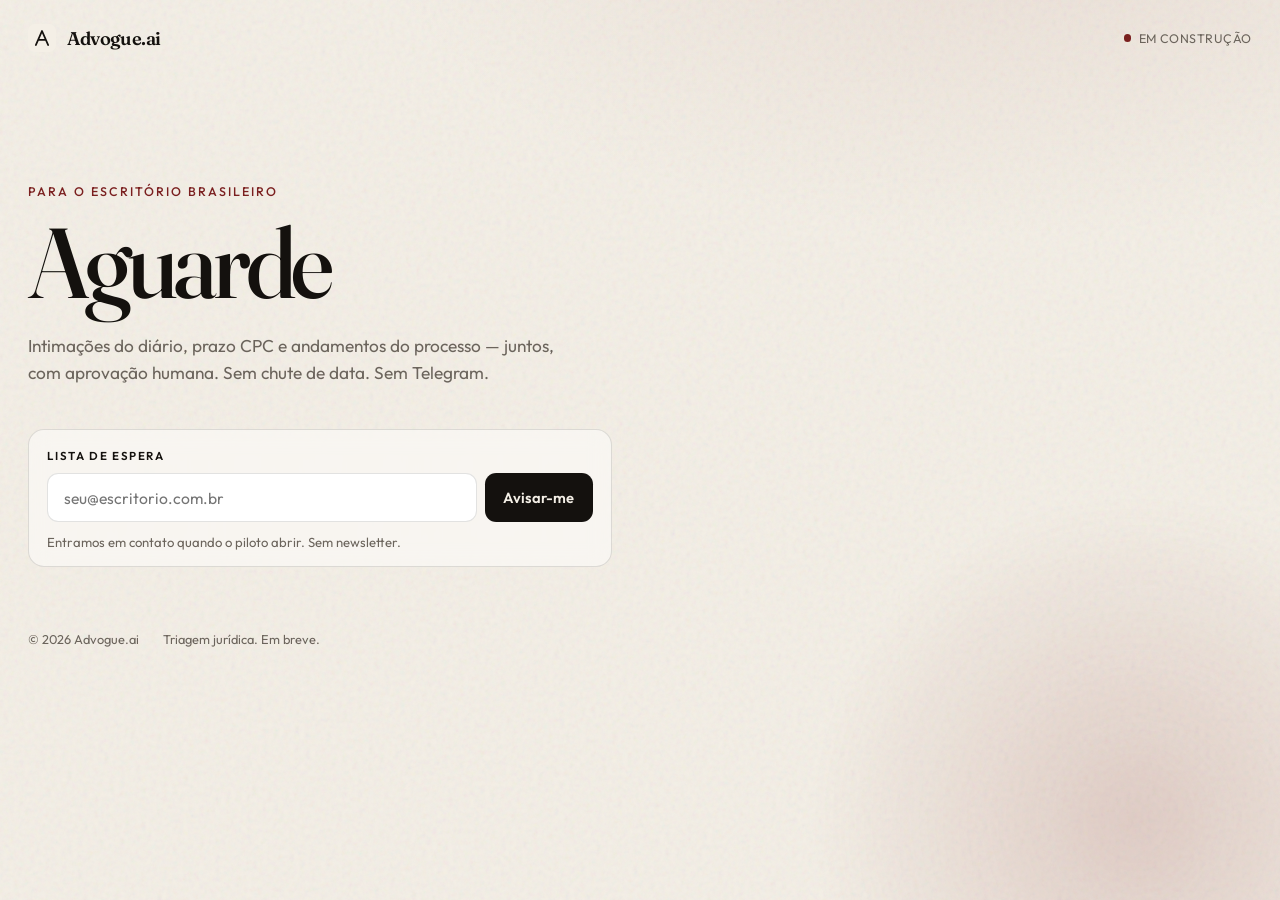
==== index.html @ 3a911832 "Landing Advogue.ai: aguarde e lista de espera. Co-authored-by: Cursor <cursoragent@cursor.com>" ====
<!doctype html>
<html lang="pt-BR">
  <head>
    <meta charset="UTF-8" />
    <meta name="viewport" content="width=device-width, initial-scale=1.0" />
    <title>Advogue.ai — Aguarde</title>
    <meta
      name="description"
      content="Advogue.ai: triagem de publicações, prazos e andamentos para o escritório. Em breve."
    />
    <meta name="theme-color" content="#14110e" />
    <link rel="icon" href="favicon.svg" type="image/svg+xml" />
    <link rel="canonical" href="https://advogue.ai/" />
    <meta property="og:title" content="Advogue.ai" />
    <meta property="og:description" content="Aguarde. Em breve, para o escritório." />
    <meta property="og:type" content="website" />
    <meta property="og:url" content="https://advogue.ai/" />
    <link rel="preconnect" href="https://fonts.googleapis.com" />
    <link rel="preconnect" href="https://fonts.gstatic.com" crossorigin />
    <link
      href="https://fonts.googleapis.com/css2?family=Fraunces:opsz,wght@9..144,500;9..144,600&family=Outfit:wght@400;500;600&display=swap"
      rel="stylesheet"
    />
    <link rel="stylesheet" href="styles.css" />
  </head>
  <body>
    <div class="grain" aria-hidden="true"></div>
    <div class="orb" aria-hidden="true"></div>

    <header class="top">
      <a class="mark" href="/" aria-label="Advogue.ai">
        <svg viewBox="0 0 32 32" width="28" height="28" aria-hidden="true">
          <rect width="32" height="32" rx="8" fill="#f4efe6" />
          <path
            d="M9 24 L16 8 L23 24 M11.6 18.2 H20.4"
            fill="none"
            stroke="#14110e"
            stroke-width="2.1"
            stroke-linecap="round"
            stroke-linejoin="round"
          />
        </svg>
        <span>Advogue.ai</span>
      </a>
      <p class="status">
        <span class="dot"></span>
        Em construção
      </p>
    </header>

    <main>
      <p class="eyebrow">Para o escritório brasileiro</p>
      <h1>Aguarde<span class="ellipsis" aria-hidden="true"></span></h1>
      <p class="lede">
        Intimações do diário, prazo CPC e andamentos do processo — juntos, com
        aprovação humana. Sem chute de data. Sem Telegram.
      </p>

      <form id="waitlist" class="waitlist" novalidate>
        <label for="email">Lista de espera</label>
        <div class="row">
          <input
            id="email"
            name="email"
            type="email"
            autocomplete="email"
            inputmode="email"
            required
            placeholder="seu@escritorio.com.br"
          />
          <button type="submit" id="submit">Avisar-me</button>
        </div>
        <p class="hint" id="hint">
          Entramos em contato quando o piloto abrir. Sem newsletter.
        </p>
      </form>
    </main>

    <footer>
      <p>© <span id="year"></span> Advogue.ai</p>
      <p>Triagem jurídica. Em breve.</p>
    </footer>

    <script src="config.js"></script>
    <script src="app.js"></script>
  </body>
</html>
---- styles.css ----
:root {
  --ink: #14110e;
  --paper: #f4efe6;
  --muted: #6b645c;
  --line: rgba(20, 17, 14, 0.12);
  --accent: #7a1f1f;
  --accent-hover: #5e1616;
}

* {
  box-sizing: border-box;
}

html,
body {
  margin: 0;
  min-height: 100%;
}

body {
  color: var(--ink);
  background:
    radial-gradient(1200px 600px at 80% -10%, rgba(122, 31, 31, 0.08), transparent 55%),
    var(--paper);
  font-family: Outfit, system-ui, sans-serif;
  overflow-x: hidden;
}

.grain {
  pointer-events: none;
  position: fixed;
  inset: 0;
  opacity: 0.18;
  background-image: url("data:image/svg+xml,%3Csvg viewBox='0 0 200 200' xmlns='http://www.w3.org/2000/svg'%3E%3Cfilter id='n'%3E%3CfeTurbulence type='fractalNoise' baseFrequency='.85' numOctaves='4' stitchTiles='stitch'/%3E%3C/filter%3E%3Crect width='100%25' height='100%25' filter='url(%23n)' opacity='.55'/%3E%3C/svg%3E");
  z-index: 0;
}

.orb {
  pointer-events: none;
  position: fixed;
  width: 42rem;
  height: 42rem;
  right: -12rem;
  bottom: -16rem;
  border-radius: 50%;
  background: radial-gradient(circle, rgba(122, 31, 31, 0.16), transparent 68%);
  filter: blur(8px);
  z-index: 0;
}

.top,
main,
footer {
  position: relative;
  z-index: 1;
}

.top {
  display: flex;
  align-items: center;
  justify-content: space-between;
  padding: 1.5rem 1.75rem;
}

.mark {
  display: inline-flex;
  align-items: center;
  gap: 0.7rem;
  color: inherit;
  text-decoration: none;
  font-family: Fraunces, Georgia, serif;
  font-size: 1.15rem;
  font-weight: 600;
  letter-spacing: -0.03em;
}

.status {
  display: inline-flex;
  align-items: center;
  gap: 0.45rem;
  margin: 0;
  font-size: 0.78rem;
  letter-spacing: 0.04em;
  text-transform: uppercase;
  color: var(--muted);
}

.dot {
  width: 0.45rem;
  height: 0.45rem;
  border-radius: 50%;
  background: var(--accent);
  box-shadow: 0 0 0 0 rgba(122, 31, 31, 0.55);
  animation: pulse 2.2s ease-out infinite;
}

@keyframes pulse {
  0% {
    box-shadow: 0 0 0 0 rgba(122, 31, 31, 0.45);
  }
  70% {
    box-shadow: 0 0 0 0.55rem rgba(122, 31, 31, 0);
  }
  100% {
    box-shadow: 0 0 0 0 rgba(122, 31, 31, 0);
  }
}

main {
  max-width: 40rem;
  padding: 12vh 1.75rem 4rem;
}

.eyebrow {
  margin: 0 0 1rem;
  font-size: 0.78rem;
  font-weight: 500;
  letter-spacing: 0.16em;
  text-transform: uppercase;
  color: var(--accent);
}

h1 {
  margin: 0;
  font-family: Fraunces, Georgia, serif;
  font-size: clamp(3.4rem, 9vw, 6.2rem);
  font-weight: 500;
  letter-spacing: -0.05em;
  line-height: 0.95;
}

.ellipsis::after {
  content: "";
  animation: dots 1.6s steps(4, end) infinite;
}

@keyframes dots {
  0% {
    content: "";
  }
  25% {
    content: ".";
  }
  50% {
    content: "..";
  }
  75% {
    content: "...";
  }
}

.lede {
  max-width: 34rem;
  margin: 1.4rem 0 0;
  font-size: 1.08rem;
  line-height: 1.6;
  color: var(--muted);
}

.waitlist {
  margin-top: 2.6rem;
  padding: 1.15rem 1.15rem 1rem;
  border: 1px solid var(--line);
  border-radius: 1rem;
  background: rgba(255, 255, 255, 0.48);
  backdrop-filter: blur(10px);
}

.waitlist label {
  display: block;
  margin-bottom: 0.65rem;
  font-size: 0.72rem;
  font-weight: 600;
  letter-spacing: 0.14em;
  text-transform: uppercase;
  color: var(--ink);
}

.row {
  display: flex;
  gap: 0.5rem;
}

input[type="email"] {
  flex: 1;
  min-width: 0;
  border: 1px solid var(--line);
  border-radius: 0.7rem;
  background: #fff;
  color: var(--ink);
  font: inherit;
  font-size: 0.98rem;
  padding: 0.85rem 0.95rem;
  outline: none;
}

input[type="email"]:focus {
  border-color: var(--ink);
}

button {
  border: 0;
  border-radius: 0.7rem;
  background: var(--ink);
  color: var(--paper);
  font: inherit;
  font-size: 0.92rem;
  font-weight: 600;
  padding: 0.85rem 1.15rem;
  cursor: pointer;
  white-space: nowrap;
}

button:hover {
  background: #000;
}

button:disabled {
  cursor: wait;
  opacity: 0.7;
}

.hint {
  margin: 0.75rem 0 0;
  font-size: 0.82rem;
  color: var(--muted);
}

.hint.ok {
  color: #215c38;
}

.hint.err {
  color: var(--accent);
}

footer {
  display: flex;
  flex-wrap: wrap;
  gap: 0.75rem 1.5rem;
  padding: 0 1.75rem 2rem;
  color: var(--muted);
  font-size: 0.8rem;
}

footer p {
  margin: 0;
}

@media (max-width: 640px) {
  .row {
    flex-direction: column;
  }

  button {
    width: 100%;
  }

  main {
    padding-top: 8vh;
  }
}
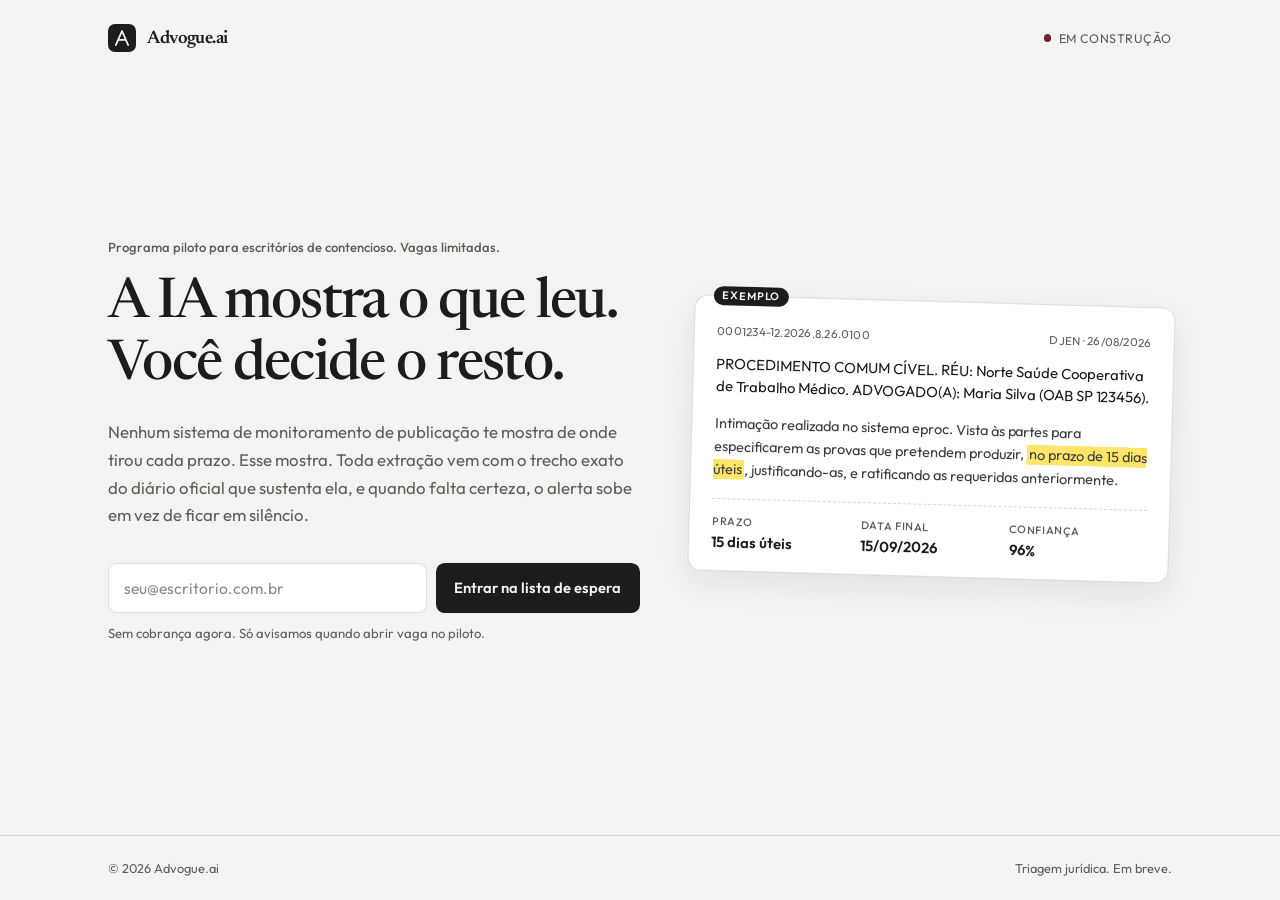
==== commit 7915505d: "Publish the waitlist landing with a generic demo case and Cloudflare D1. Keep the example card free " ====
--- a/index.html
+++ b/index.html
@@ -8,33 +8,30 @@
       name="description"
       content="Advogue.ai: triagem de publicações, prazos e andamentos para o escritório. Em breve."
     />
-    <meta name="theme-color" content="#14110e" />
+    <meta name="theme-color" content="#f3f4f1" />
     <link rel="icon" href="favicon.svg" type="image/svg+xml" />
     <link rel="canonical" href="https://advogue.ai/" />
     <meta property="og:title" content="Advogue.ai" />
-    <meta property="og:description" content="Aguarde. Em breve, para o escritório." />
+    <meta property="og:description" content="A IA mostra o que leu. Você decide o resto." />
     <meta property="og:type" content="website" />
     <meta property="og:url" content="https://advogue.ai/" />
     <link rel="preconnect" href="https://fonts.googleapis.com" />
     <link rel="preconnect" href="https://fonts.gstatic.com" crossorigin />
     <link
-      href="https://fonts.googleapis.com/css2?family=Fraunces:opsz,wght@9..144,500;9..144,600&family=Outfit:wght@400;500;600&display=swap"
+      href="https://fonts.googleapis.com/css2?family=Newsreader:opsz,wght@6..72,500;6..72,600&family=Outfit:wght@400;500;600&display=swap"
       rel="stylesheet"
     />
     <link rel="stylesheet" href="styles.css" />
   </head>
   <body>
-    <div class="grain" aria-hidden="true"></div>
-    <div class="orb" aria-hidden="true"></div>
-
     <header class="top">
       <a class="mark" href="/" aria-label="Advogue.ai">
         <svg viewBox="0 0 32 32" width="28" height="28" aria-hidden="true">
-          <rect width="32" height="32" rx="8" fill="#f4efe6" />
+          <rect width="32" height="32" rx="8" fill="#1c1c1b" />
           <path
             d="M9 24 L16 8 L23 24 M11.6 18.2 H20.4"
             fill="none"
-            stroke="#14110e"
+            stroke="#f3f4f1"
             stroke-width="2.1"
             stroke-linecap="round"
             stroke-linejoin="round"
@@ -49,36 +46,76 @@
     </header>
 
     <main>
-      <p class="eyebrow">Para o escritório brasileiro</p>
-      <h1>Aguarde<span class="ellipsis" aria-hidden="true"></span></h1>
-      <p class="lede">
-        Intimações do diário, prazo CPC e andamentos do processo — juntos, com
-        aprovação humana. Sem chute de data. Sem Telegram.
-      </p>
+      <section class="hero">
+        <div class="copy">
+          <p class="eyebrow">Programa piloto para escritórios de contencioso. Vagas limitadas.</p>
+          <h1>A IA mostra o que leu. Você decide o resto.</h1>
+          <p class="lede">
+            Nenhum sistema de monitoramento de publicação te mostra de onde tirou
+            cada prazo. Esse mostra. Toda extração vem com o trecho exato do diário
+            oficial que sustenta ela, e quando falta certeza, o alerta sobe em vez
+            de ficar em silêncio.
+          </p>
 
-      <form id="waitlist" class="waitlist" novalidate>
-        <label for="email">Lista de espera</label>
-        <div class="row">
-          <input
-            id="email"
-            name="email"
-            type="email"
-            autocomplete="email"
-            inputmode="email"
-            required
-            placeholder="seu@escritorio.com.br"
-          />
-          <button type="submit" id="submit">Avisar-me</button>
+          <form id="waitlist" class="waitlist" novalidate>
+            <label class="sr-only" for="email">E-mail do escritório</label>
+            <div class="row">
+              <input
+                id="email"
+                name="email"
+                type="email"
+                autocomplete="email"
+                inputmode="email"
+                required
+                placeholder="seu@escritorio.com.br"
+              />
+              <button type="submit" id="submit">Entrar na lista de espera</button>
+            </div>
+            <p class="hint" id="hint">
+              Sem cobrança agora. Só avisamos quando abrir vaga no piloto.
+            </p>
+          </form>
         </div>
-        <p class="hint" id="hint">
-          Entramos em contato quando o piloto abrir. Sem newsletter.
-        </p>
-      </form>
+
+        <aside class="quadro" aria-label="Exemplo ilustrativo de triagem">
+          <p class="quadro-badge">Exemplo</p>
+          <div class="quadro-top">
+            <span>0001234-12.2026.8.26.0100</span>
+            <span>DJEN · 26/08/2026</span>
+          </div>
+          <p class="quadro-capa">
+            PROCEDIMENTO COMUM CÍVEL. RÉU: Norte Saúde Cooperativa de Trabalho
+            Médico. ADVOGADO(A): Maria Silva (OAB SP 123456).
+          </p>
+          <p class="quadro-trecho">
+            Intimação realizada no sistema eproc. Vista às partes para
+            especificarem as provas que pretendem produzir,
+            <mark>no prazo de 15 dias úteis</mark>, justificando-as, e
+            ratificando as requeridas anteriormente.
+          </p>
+          <dl class="quadro-meta">
+            <div>
+              <dt>Prazo</dt>
+              <dd>15 dias úteis</dd>
+            </div>
+            <div>
+              <dt>Data final</dt>
+              <dd>15/09/2026</dd>
+            </div>
+            <div>
+              <dt>Confiança</dt>
+              <dd>96%</dd>
+            </div>
+          </dl>
+        </aside>
+      </section>
     </main>
 
     <footer>
-      <p>© <span id="year"></span> Advogue.ai</p>
-      <p>Triagem jurídica. Em breve.</p>
+      <div class="footer-inner">
+        <p>© <span id="year"></span> Advogue.ai</p>
+        <p>Triagem jurídica. Em breve.</p>
+      </div>
     </footer>
 
     <script src="config.js"></script>
--- a/styles.css
+++ b/styles.css
@@ -1,10 +1,13 @@
 :root {
-  --ink: #14110e;
-  --paper: #f4efe6;
-  --muted: #6b645c;
-  --line: rgba(20, 17, 14, 0.12);
-  --accent: #7a1f1f;
-  --accent-hover: #5e1616;
+  --bg: #f3f4f1;
+  --ink: #1c1c1b;
+  --muted: #5c5e59;
+  --line: rgba(28, 28, 27, 0.14);
+  --paper: #fff;
+  --paper-ink: #1c1c1b;
+  --paper-muted: #5c5e59;
+  --accent: #6e2430;
+  --highlight: #ffe56a;
 }
 
 * {
@@ -18,34 +21,13 @@
 }
 
 body {
+  min-height: 100dvh;
+  display: flex;
+  flex-direction: column;
   color: var(--ink);
-  background:
-    radial-gradient(1200px 600px at 80% -10%, rgba(122, 31, 31, 0.08), transparent 55%),
-    var(--paper);
+  background: var(--bg);
   font-family: Outfit, system-ui, sans-serif;
   overflow-x: hidden;
-}
-
-.grain {
-  pointer-events: none;
-  position: fixed;
-  inset: 0;
-  opacity: 0.18;
-  background-image: url("data:image/svg+xml,%3Csvg viewBox='0 0 200 200' xmlns='http://www.w3.org/2000/svg'%3E%3Cfilter id='n'%3E%3CfeTurbulence type='fractalNoise' baseFrequency='.85' numOctaves='4' stitchTiles='stitch'/%3E%3C/filter%3E%3Crect width='100%25' height='100%25' filter='url(%23n)' opacity='.55'/%3E%3C/svg%3E");
-  z-index: 0;
-}
-
-.orb {
-  pointer-events: none;
-  position: fixed;
-  width: 42rem;
-  height: 42rem;
-  right: -12rem;
-  bottom: -16rem;
-  border-radius: 50%;
-  background: radial-gradient(circle, rgba(122, 31, 31, 0.16), transparent 68%);
-  filter: blur(8px);
-  z-index: 0;
 }
 
 .top,
@@ -55,10 +37,15 @@
   z-index: 1;
 }
 
-.top {
+.top,
+.footer-inner {
   display: flex;
   align-items: center;
   justify-content: space-between;
+  gap: 0.75rem 1.5rem;
+  flex-wrap: wrap;
+  width: min(1120px, 100%);
+  margin: 0 auto;
   padding: 1.5rem 1.75rem;
 }
 
@@ -68,7 +55,7 @@
   gap: 0.7rem;
   color: inherit;
   text-decoration: none;
-  font-family: Fraunces, Georgia, serif;
+  font-family: Newsreader, Georgia, serif;
   font-size: 1.15rem;
   font-weight: 600;
   letter-spacing: -0.03em;
@@ -90,108 +77,100 @@
   height: 0.45rem;
   border-radius: 50%;
   background: var(--accent);
-  box-shadow: 0 0 0 0 rgba(122, 31, 31, 0.55);
+  box-shadow: 0 0 0 0 rgba(110, 36, 48, 0.45);
   animation: pulse 2.2s ease-out infinite;
 }
 
 @keyframes pulse {
   0% {
-    box-shadow: 0 0 0 0 rgba(122, 31, 31, 0.45);
+    box-shadow: 0 0 0 0 rgba(110, 36, 48, 0.4);
   }
   70% {
-    box-shadow: 0 0 0 0.55rem rgba(122, 31, 31, 0);
+    box-shadow: 0 0 0 0.55rem rgba(110, 36, 48, 0);
   }
   100% {
-    box-shadow: 0 0 0 0 rgba(122, 31, 31, 0);
+    box-shadow: 0 0 0 0 rgba(110, 36, 48, 0);
   }
 }
 
 main {
-  max-width: 40rem;
-  padding: 12vh 1.75rem 4rem;
+  flex: 1 0 auto;
+  display: flex;
+  align-items: center;
+  width: min(1120px, 100%);
+  margin: 0 auto;
+  padding: 1rem 1.75rem 3rem;
+}
+
+.hero {
+  display: grid;
+  grid-template-columns: minmax(0, 1.05fr) minmax(18rem, 0.95fr);
+  gap: 3.2rem;
+  align-items: center;
+  width: 100%;
 }
 
 .eyebrow {
   margin: 0 0 1rem;
-  font-size: 0.78rem;
+  font-size: 0.82rem;
   font-weight: 500;
-  letter-spacing: 0.16em;
-  text-transform: uppercase;
-  color: var(--accent);
+  line-height: 1.45;
+  color: var(--muted);
 }
 
 h1 {
   margin: 0;
-  font-family: Fraunces, Georgia, serif;
-  font-size: clamp(3.4rem, 9vw, 6.2rem);
+  font-family: Newsreader, Georgia, serif;
+  font-size: clamp(2.35rem, 5vw, 3.5rem);
   font-weight: 500;
-  letter-spacing: -0.05em;
-  line-height: 0.95;
-}
-
-.ellipsis::after {
-  content: "";
-  animation: dots 1.6s steps(4, end) infinite;
-}
-
-@keyframes dots {
-  0% {
-    content: "";
-  }
-  25% {
-    content: ".";
-  }
-  50% {
-    content: "..";
-  }
-  75% {
-    content: "...";
-  }
+  letter-spacing: -0.03em;
+  line-height: 1.12;
 }
 
 .lede {
-  max-width: 34rem;
-  margin: 1.4rem 0 0;
-  font-size: 1.08rem;
-  line-height: 1.6;
+  max-width: 36rem;
+  margin: 1.25rem 0 0;
+  font-size: 1.05rem;
+  line-height: 1.65;
   color: var(--muted);
 }
 
 .waitlist {
-  margin-top: 2.6rem;
-  padding: 1.15rem 1.15rem 1rem;
-  border: 1px solid var(--line);
-  border-radius: 1rem;
-  background: rgba(255, 255, 255, 0.48);
-  backdrop-filter: blur(10px);
-}
-
-.waitlist label {
-  display: block;
-  margin-bottom: 0.65rem;
-  font-size: 0.72rem;
-  font-weight: 600;
-  letter-spacing: 0.14em;
-  text-transform: uppercase;
-  color: var(--ink);
+  margin-top: 2.1rem;
+}
+
+.sr-only {
+  position: absolute;
+  width: 1px;
+  height: 1px;
+  padding: 0;
+  margin: -1px;
+  overflow: hidden;
+  clip: rect(0, 0, 0, 0);
+  white-space: nowrap;
+  border: 0;
 }
 
 .row {
   display: flex;
-  gap: 0.5rem;
+  gap: 0.55rem;
 }
 
 input[type="email"] {
   flex: 1;
   min-width: 0;
   border: 1px solid var(--line);
-  border-radius: 0.7rem;
+  border-radius: 0.55rem;
   background: #fff;
   color: var(--ink);
   font: inherit;
   font-size: 0.98rem;
-  padding: 0.85rem 0.95rem;
+  padding: 0.9rem 0.95rem;
   outline: none;
+}
+
+input[type="email"]::placeholder {
+  color: #8a8c86;
 }
 
 input[type="email"]:focus {
@@ -200,19 +179,19 @@
 
 button {
   border: 0;
-  border-radius: 0.7rem;
+  border-radius: 0.55rem;
   background: var(--ink);
-  color: var(--paper);
+  color: var(--bg);
   font: inherit;
   font-size: 0.92rem;
   font-weight: 600;
-  padding: 0.85rem 1.15rem;
+  padding: 0.9rem 1.15rem;
   cursor: pointer;
   white-space: nowrap;
 }
 
 button:hover {
-  background: #000;
+  background: var(--accent);
 }
 
 button:disabled {
@@ -234,17 +213,112 @@
   color: var(--accent);
 }
 
+.quadro {
+  position: relative;
+  color: var(--paper-ink);
+  background: var(--paper);
+  border-radius: 0.85rem;
+  padding: 1.35rem 1.4rem 1.2rem;
+  border: 1px solid var(--line);
+  box-shadow: 0 12px 32px rgba(28, 28, 27, 0.08);
+  transform: rotate(1.6deg);
+}
+
+.quadro-badge {
+  position: absolute;
+  top: -0.65rem;
+  left: 1.1rem;
+  margin: 0;
+  padding: 0.18rem 0.55rem;
+  border-radius: 999px;
+  background: var(--ink);
+  color: var(--bg);
+  font-size: 0.68rem;
+  font-weight: 600;
+  letter-spacing: 0.08em;
+  text-transform: uppercase;
+}
+
+.quadro-top {
+  display: flex;
+  justify-content: space-between;
+  gap: 0.75rem;
+  margin: 0.35rem 0 0.9rem;
+  font-size: 0.72rem;
+  letter-spacing: 0.02em;
+  color: var(--paper-muted);
+}
+
+.quadro-capa {
+  margin: 0;
+  font-size: 0.92rem;
+  line-height: 1.55;
+}
+
+.quadro-trecho {
+  margin: 0.85rem 0 0;
+  font-size: 0.9rem;
+  line-height: 1.6;
+  color: #3d3e3a;
+}
+
+.quadro-trecho mark {
+  background: var(--highlight);
+  color: inherit;
+  padding: 0.05em 0.12em;
+  border-radius: 0.12em;
+}
+
+.quadro-meta {
+  display: grid;
+  grid-template-columns: repeat(3, minmax(0, 1fr));
+  gap: 0.75rem;
+  margin: 1.05rem 0 0;
+  padding-top: 0.95rem;
+  border-top: 1px dashed rgba(28, 28, 27, 0.18);
+}
+
+.quadro-meta div {
+  min-width: 0;
+}
+
+.quadro-meta dt {
+  margin: 0 0 0.25rem;
+  font-size: 0.68rem;
+  font-weight: 500;
+  letter-spacing: 0.06em;
+  text-transform: uppercase;
+  color: var(--paper-muted);
+}
+
+.quadro-meta dd {
+  margin: 0;
+  font-size: 0.92rem;
+  font-weight: 600;
+}
+
 footer {
-  display: flex;
-  flex-wrap: wrap;
-  gap: 0.75rem 1.5rem;
-  padding: 0 1.75rem 2rem;
+  width: 100%;
+  margin-top: auto;
+  border-top: 1px solid var(--line);
   color: var(--muted);
   font-size: 0.8rem;
 }
 
 footer p {
   margin: 0;
+}
+
+@media (max-width: 900px) {
+  .hero {
+    grid-template-columns: 1fr;
+    gap: 2.4rem;
+  }
+
+  .quadro {
+    transform: rotate(0.8deg);
+    max-width: 34rem;
+  }
 }
 
 @media (max-width: 640px) {
@@ -256,7 +330,11 @@
     width: 100%;
   }
 
+  .quadro-meta {
+    grid-template-columns: 1fr;
+  }
+
   main {
-    padding-top: 8vh;
-  }
-}
+    padding-top: 1rem;
+  }
+}
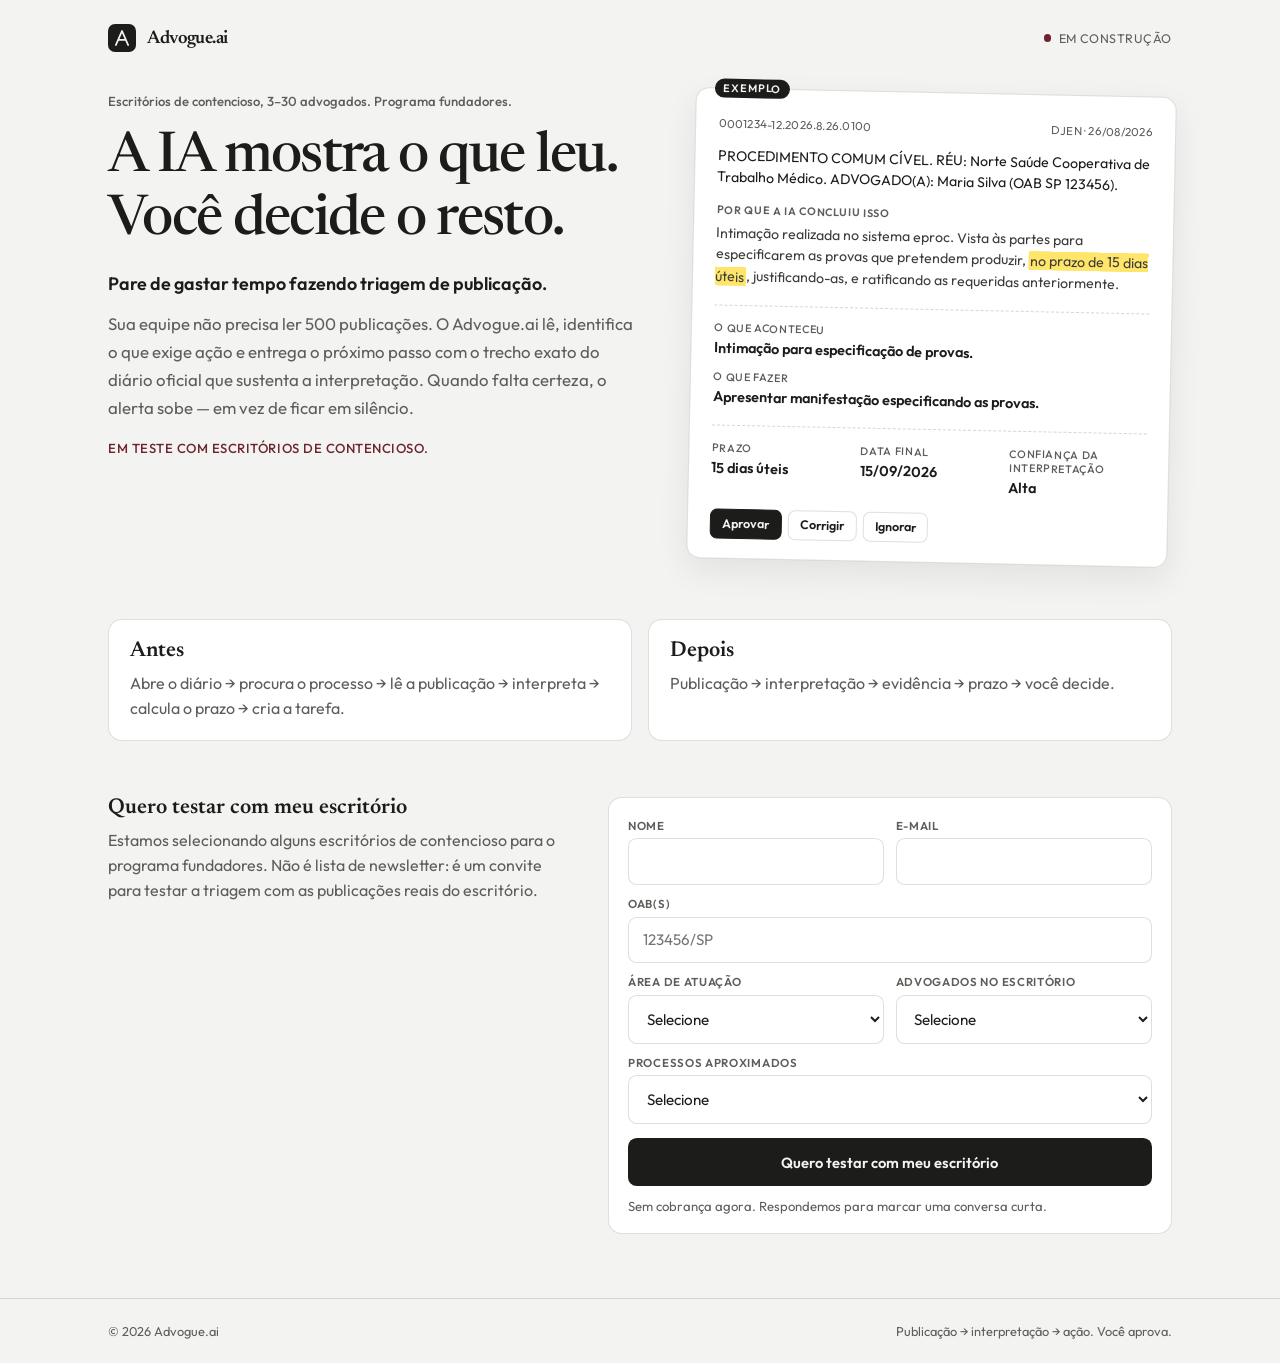
==== commit 04030472: "Reposition the landing around publication triage, evidence, and a founder pilot. Sell the operationa" ====
--- a/index.html
+++ b/index.html
@@ -3,16 +3,19 @@
   <head>
     <meta charset="UTF-8" />
     <meta name="viewport" content="width=device-width, initial-scale=1.0" />
-    <title>Advogue.ai — Aguarde</title>
+    <title>Advogue.ai — Triagem de publicações</title>
     <meta
       name="description"
-      content="Advogue.ai: triagem de publicações, prazos e andamentos para o escritório. Em breve."
+      content="Pare de gastar tempo fazendo triagem de publicação. O Advogue.ai lê, indica a ação e mostra o trecho do diário que sustenta a interpretação. Você aprova."
     />
     <meta name="theme-color" content="#f3f4f1" />
     <link rel="icon" href="favicon.svg" type="image/svg+xml" />
     <link rel="canonical" href="https://advogue.ai/" />
     <meta property="og:title" content="Advogue.ai" />
-    <meta property="og:description" content="A IA mostra o que leu. Você decide o resto." />
+    <meta
+      property="og:description"
+      content="A IA mostra o que leu. Você decide o resto."
+    />
     <meta property="og:type" content="website" />
     <meta property="og:url" content="https://advogue.ai/" />
     <link rel="preconnect" href="https://fonts.googleapis.com" />
@@ -48,33 +51,18 @@
     <main>
       <section class="hero">
         <div class="copy">
-          <p class="eyebrow">Programa piloto para escritórios de contencioso. Vagas limitadas.</p>
+          <p class="eyebrow">
+            Escritórios de contencioso, 3–30 advogados. Programa fundadores.
+          </p>
           <h1>A IA mostra o que leu. Você decide o resto.</h1>
+          <p class="kicker">Pare de gastar tempo fazendo triagem de publicação.</p>
           <p class="lede">
-            Nenhum sistema de monitoramento de publicação te mostra de onde tirou
-            cada prazo. Esse mostra. Toda extração vem com o trecho exato do diário
-            oficial que sustenta ela, e quando falta certeza, o alerta sobe em vez
-            de ficar em silêncio.
-          </p>
-
-          <form id="waitlist" class="waitlist" novalidate>
-            <label class="sr-only" for="email">E-mail do escritório</label>
-            <div class="row">
-              <input
-                id="email"
-                name="email"
-                type="email"
-                autocomplete="email"
-                inputmode="email"
-                required
-                placeholder="seu@escritorio.com.br"
-              />
-              <button type="submit" id="submit">Entrar na lista de espera</button>
-            </div>
-            <p class="hint" id="hint">
-              Sem cobrança agora. Só avisamos quando abrir vaga no piloto.
-            </p>
-          </form>
+            Sua equipe não precisa ler 500 publicações. O Advogue.ai lê, identifica
+            o que exige ação e entrega o próximo passo com o trecho exato do diário
+            oficial que sustenta a interpretação. Quando falta certeza, o alerta
+            sobe — em vez de ficar em silêncio.
+          </p>
+          <p class="proof">Em teste com escritórios de contencioso.</p>
         </div>
 
         <aside class="quadro" aria-label="Exemplo ilustrativo de triagem">
@@ -87,12 +75,23 @@
             PROCEDIMENTO COMUM CÍVEL. RÉU: Norte Saúde Cooperativa de Trabalho
             Médico. ADVOGADO(A): Maria Silva (OAB SP 123456).
           </p>
+          <p class="quadro-why">Por que a IA concluiu isso</p>
           <p class="quadro-trecho">
             Intimação realizada no sistema eproc. Vista às partes para
             especificarem as provas que pretendem produzir,
             <mark>no prazo de 15 dias úteis</mark>, justificando-as, e
             ratificando as requeridas anteriormente.
           </p>
+          <dl class="quadro-facts">
+            <div>
+              <dt>O que aconteceu</dt>
+              <dd>Intimação para especificação de provas.</dd>
+            </div>
+            <div>
+              <dt>O que fazer</dt>
+              <dd>Apresentar manifestação especificando as provas.</dd>
+            </div>
+          </dl>
           <dl class="quadro-meta">
             <div>
               <dt>Prazo</dt>
@@ -103,18 +102,114 @@
               <dd>15/09/2026</dd>
             </div>
             <div>
-              <dt>Confiança</dt>
-              <dd>96%</dd>
+              <dt>Confiança da interpretação</dt>
+              <dd>Alta</dd>
             </div>
           </dl>
+          <p class="quadro-actions" aria-hidden="true">
+            <span class="is-primary">Aprovar</span>
+            <span>Corrigir</span>
+            <span>Ignorar</span>
+          </p>
         </aside>
+      </section>
+
+      <section class="split" aria-label="Como o trabalho muda">
+        <article>
+          <h2>Antes</h2>
+          <p>
+            Abre o diário → procura o processo → lê a publicação → interpreta →
+            calcula o prazo → cria a tarefa.
+          </p>
+        </article>
+        <article>
+          <h2>Depois</h2>
+          <p>Publicação → interpretação → evidência → prazo → você decide.</p>
+        </article>
+      </section>
+
+      <section class="piloto" id="piloto">
+        <div class="piloto-copy">
+          <h2>Quero testar com meu escritório</h2>
+          <p>
+            Estamos selecionando alguns escritórios de contencioso para o
+            programa fundadores. Não é lista de newsletter: é um convite para
+            testar a triagem com as publicações reais do escritório.
+          </p>
+        </div>
+
+        <form id="waitlist" class="waitlist" novalidate>
+          <div class="fields">
+            <label>
+              Nome
+              <input id="name" name="name" type="text" autocomplete="name" required />
+            </label>
+            <label>
+              E-mail
+              <input
+                id="email"
+                name="email"
+                type="email"
+                autocomplete="email"
+                inputmode="email"
+                required
+              />
+            </label>
+            <label class="full">
+              OAB(s)
+              <input
+                id="oabs"
+                name="oabs"
+                type="text"
+                placeholder="123456/SP"
+                autocomplete="off"
+              />
+            </label>
+            <label>
+              Área de atuação
+              <select id="area" name="area" required>
+                <option value="" selected disabled>Selecione</option>
+                <option value="contencioso-massa">Contencioso de massa</option>
+                <option value="saude">Saúde / planos de saúde</option>
+                <option value="bancario">Contencioso bancário</option>
+                <option value="trabalhista">Trabalhista</option>
+                <option value="civel">Cível</option>
+                <option value="outro">Outra</option>
+              </select>
+            </label>
+            <label>
+              Advogados no escritório
+              <select id="lawyers" name="lawyers" required>
+                <option value="" selected disabled>Selecione</option>
+                <option value="1-2">1–2</option>
+                <option value="3-10">3–10</option>
+                <option value="11-30">11–30</option>
+                <option value="30+">Mais de 30</option>
+              </select>
+            </label>
+            <label class="full">
+              Processos aproximados
+              <select id="caseload" name="caseload" required>
+                <option value="" selected disabled>Selecione</option>
+                <option value="ate-100">Até 100</option>
+                <option value="100-500">100–500</option>
+                <option value="500-2000">500–2.000</option>
+                <option value="2000+">Mais de 2.000</option>
+              </select>
+            </label>
+          </div>
+          <button type="submit" id="submit">Quero testar com meu escritório</button>
+          <p class="hint" id="hint">
+            Sem cobrança agora. Respondemos para marcar uma conversa curta.
+          </p>
+        </form>
       </section>
     </main>
 
     <footer>
       <div class="footer-inner">
         <p>© <span id="year"></span> Advogue.ai</p>
-        <p>Triagem jurídica. Em breve.</p>
+        <p>Publicação → interpretação → ação. Você aprova.</p>
       </div>
     </footer>
 
--- a/styles.css
+++ b/styles.css
@@ -96,17 +96,18 @@
 main {
   flex: 1 0 auto;
   display: flex;
-  align-items: center;
+  flex-direction: column;
+  gap: 3.5rem;
   width: min(1120px, 100%);
   margin: 0 auto;
-  padding: 1rem 1.75rem 3rem;
+  padding: 1rem 1.75rem 4rem;
 }
 
 .hero {
   display: grid;
   grid-template-columns: minmax(0, 1.05fr) minmax(18rem, 0.95fr);
   gap: 3.2rem;
-  align-items: center;
+  align-items: start;
   width: 100%;
 }
 
@@ -127,54 +128,118 @@
   line-height: 1.12;
 }
 
+.kicker {
+  max-width: 36rem;
+  margin: 1.15rem 0 0;
+  font-size: 1.12rem;
+  font-weight: 600;
+  line-height: 1.45;
+}
+
 .lede {
   max-width: 36rem;
-  margin: 1.25rem 0 0;
+  margin: 0.85rem 0 0;
   font-size: 1.05rem;
   line-height: 1.65;
   color: var(--muted);
 }
 
+.proof {
+  margin: 1.15rem 0 0;
+  font-size: 0.82rem;
+  font-weight: 500;
+  letter-spacing: 0.04em;
+  text-transform: uppercase;
+  color: var(--accent);
+}
+
+.split {
+  display: grid;
+  grid-template-columns: 1fr 1fr;
+  gap: 1rem;
+}
+
+.split article {
+  padding: 1.25rem 1.3rem;
+  border: 1px solid var(--line);
+  border-radius: 0.85rem;
+  background: var(--paper);
+}
+
+.split h2,
+.piloto h2 {
+  margin: 0;
+  font-family: Newsreader, Georgia, serif;
+  font-size: 1.35rem;
+  font-weight: 600;
+}
+
+.split p,
+.piloto-copy p {
+  margin: 0.55rem 0 0;
+  line-height: 1.55;
+  color: var(--muted);
+}
+
+.piloto {
+  display: grid;
+  grid-template-columns: minmax(0, 0.9fr) minmax(0, 1.1fr);
+  gap: 2.4rem;
+  align-items: start;
+}
+
 .waitlist {
-  margin-top: 2.1rem;
-}
-
-.sr-only {
-  position: absolute;
-  width: 1px;
-  height: 1px;
-  padding: 0;
-  margin: -1px;
-  overflow: hidden;
-  clip: rect(0, 0, 0, 0);
-  white-space: nowrap;
-  border: 0;
-}
-
-.row {
-  display: flex;
-  gap: 0.55rem;
-}
-
-input[type="email"] {
-  flex: 1;
-  min-width: 0;
+  padding: 1.2rem;
+  border: 1px solid var(--line);
+  border-radius: 0.85rem;
+  background: var(--paper);
+}
+
+.fields {
+  display: grid;
+  grid-template-columns: 1fr 1fr;
+  gap: 0.7rem;
+}
+
+.fields .full {
+  grid-column: 1 / -1;
+}
+
+label {
+  display: flex;
+  flex-direction: column;
+  gap: 0.35rem;
+  font-size: 0.72rem;
+  font-weight: 600;
+  letter-spacing: 0.06em;
+  text-transform: uppercase;
+  color: var(--muted);
+}
+
+input,
+select {
+  width: 100%;
   border: 1px solid var(--line);
   border-radius: 0.55rem;
   background: #fff;
   color: var(--ink);
   font: inherit;
-  font-size: 0.98rem;
-  padding: 0.9rem 0.95rem;
+  font-size: 0.95rem;
+  font-weight: 400;
+  letter-spacing: 0;
+  text-transform: none;
+  padding: 0.8rem 0.85rem;
   outline: none;
 }
 
-input[type="email"]::placeholder {
-  color: #8a8c86;
-}
-
-input[type="email"]:focus {
+input:focus,
+select:focus {
   border-color: var(--ink);
+}
+
+.waitlist > button {
+  width: 100%;
+  margin-top: 0.9rem;
 }
 
 button {
@@ -187,7 +252,6 @@
   font-weight: 600;
   padding: 0.9rem 1.15rem;
   cursor: pointer;
-  white-space: nowrap;
 }
 
 button:hover {
@@ -202,6 +266,9 @@
 .hint {
   margin: 0.75rem 0 0;
   font-size: 0.82rem;
+  font-weight: 400;
+  letter-spacing: 0;
+  text-transform: none;
   color: var(--muted);
 }
 
@@ -221,7 +288,7 @@
   padding: 1.35rem 1.4rem 1.2rem;
   border: 1px solid var(--line);
   box-shadow: 0 12px 32px rgba(28, 28, 27, 0.08);
-  transform: rotate(1.6deg);
+  transform: rotate(1.2deg);
 }
 
 .quadro-badge {
@@ -251,14 +318,23 @@
 
 .quadro-capa {
   margin: 0;
-  font-size: 0.92rem;
+  font-size: 0.88rem;
+  line-height: 1.5;
+}
+
+.quadro-why {
+  margin: 0.95rem 0 0.35rem;
+  font-size: 0.68rem;
+  font-weight: 600;
+  letter-spacing: 0.06em;
+  text-transform: uppercase;
+  color: var(--paper-muted);
+}
+
+.quadro-trecho {
+  margin: 0;
+  font-size: 0.88rem;
   line-height: 1.55;
-}
-
-.quadro-trecho {
-  margin: 0.85rem 0 0;
-  font-size: 0.9rem;
-  line-height: 1.6;
   color: #3d3e3a;
 }
 
@@ -269,19 +345,24 @@
   border-radius: 0.12em;
 }
 
+.quadro-facts,
 .quadro-meta {
   display: grid;
-  grid-template-columns: repeat(3, minmax(0, 1fr));
   gap: 0.75rem;
   margin: 1.05rem 0 0;
   padding-top: 0.95rem;
   border-top: 1px dashed rgba(28, 28, 27, 0.18);
 }
 
-.quadro-meta div {
-  min-width: 0;
-}
-
+.quadro-facts {
+  grid-template-columns: 1fr;
+}
+
+.quadro-meta {
+  grid-template-columns: repeat(3, minmax(0, 1fr));
+}
+
+.quadro-facts dt,
 .quadro-meta dt {
   margin: 0 0 0.25rem;
   font-size: 0.68rem;
@@ -291,10 +372,33 @@
   color: var(--paper-muted);
 }
 
+.quadro-facts dd,
 .quadro-meta dd {
   margin: 0;
-  font-size: 0.92rem;
-  font-weight: 600;
+  font-size: 0.9rem;
+  font-weight: 600;
+  line-height: 1.35;
+}
+
+.quadro-actions {
+  display: flex;
+  flex-wrap: wrap;
+  gap: 0.4rem;
+  margin: 1.05rem 0 0;
+}
+
+.quadro-actions span {
+  padding: 0.4rem 0.7rem;
+  border: 1px solid var(--line);
+  border-radius: 0.45rem;
+  font-size: 0.78rem;
+  font-weight: 600;
+}
+
+.quadro-actions .is-primary {
+  background: var(--ink);
+  border-color: var(--ink);
+  color: var(--bg);
 }
 
 footer {
@@ -310,31 +414,26 @@
 }
 
 @media (max-width: 900px) {
-  .hero {
+  .hero,
+  .split,
+  .piloto,
+  .fields {
     grid-template-columns: 1fr;
-    gap: 2.4rem;
   }
 
   .quadro {
-    transform: rotate(0.8deg);
+    transform: none;
     max-width: 34rem;
   }
 }
 
 @media (max-width: 640px) {
-  .row {
-    flex-direction: column;
-  }
-
-  button {
-    width: 100%;
-  }
-
   .quadro-meta {
     grid-template-columns: 1fr;
   }
 
   main {
     padding-top: 1rem;
-  }
-}
+    gap: 2.4rem;
+  }
+}
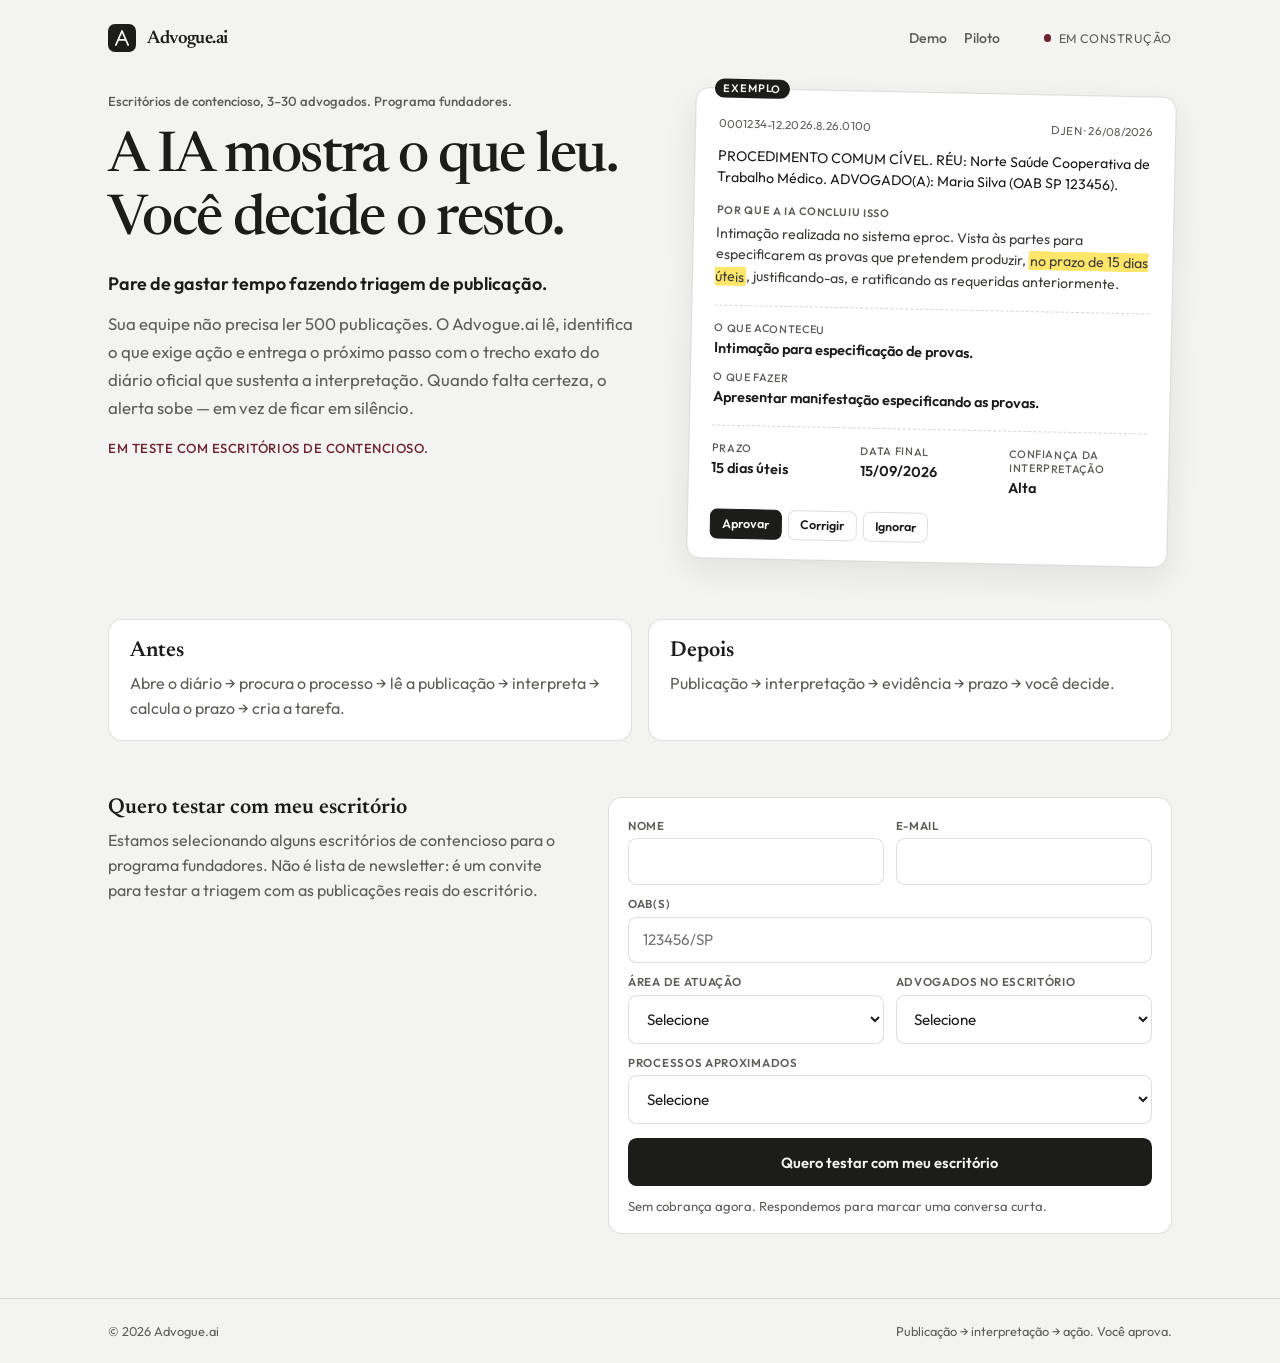
==== commit 5cbe4824: "Add a 30-second demo page at /demo with an anonymized publication. Keep the homepage for acquisition" ====
--- a/index.html
+++ b/index.html
@@ -42,6 +42,10 @@
         </svg>
         <span>Advogue.ai</span>
       </a>
+      <nav class="nav">
+        <a href="/demo/">Demo</a>
+        <a href="/#piloto">Piloto</a>
+      </nav>
       <p class="status">
         <span class="dot"></span>
         Em construção
--- a/styles.css
+++ b/styles.css
@@ -47,6 +47,107 @@
   width: min(1120px, 100%);
   margin: 0 auto;
   padding: 1.5rem 1.75rem;
+}
+
+.nav {
+  display: flex;
+  gap: 1.1rem;
+  margin-left: auto;
+  margin-right: 1.25rem;
+}
+
+.nav a {
+  color: var(--muted);
+  text-decoration: none;
+  font-size: 0.88rem;
+  font-weight: 500;
+}
+
+.nav a:hover,
+.nav a[aria-current="page"] {
+  color: var(--ink);
+}
+
+.flow {
+  display: grid;
+  gap: 0.85rem;
+  max-width: 40rem;
+}
+
+.flow-step {
+  padding: 1.15rem 1.25rem;
+  border: 1px solid var(--line);
+  border-radius: 0.85rem;
+  background: var(--paper);
+}
+
+.flow-step h2 {
+  margin: 0 0 0.55rem;
+  font-size: 0.72rem;
+  font-weight: 600;
+  letter-spacing: 0.08em;
+  text-transform: uppercase;
+  color: var(--muted);
+}
+
+.flow-step p {
+  margin: 0;
+  line-height: 1.55;
+}
+
+.flow-arrow {
+  margin: 0;
+  text-align: center;
+  color: var(--muted);
+  font-size: 0.85rem;
+  letter-spacing: 0.08em;
+}
+
+.flow-result {
+  display: grid;
+  gap: 0.85rem 1.25rem;
+}
+
+.flow-result div dt {
+  margin: 0 0 0.25rem;
+  font-size: 0.72rem;
+  font-weight: 600;
+  letter-spacing: 0.06em;
+  text-transform: uppercase;
+  color: var(--muted);
+}
+
+.flow-result div dd {
+  margin: 0;
+  font-size: 1.02rem;
+  font-weight: 600;
+  line-height: 1.4;
+}
+
+.flow-evidence {
+  font-weight: 400 !important;
+  color: #3d3e3a;
+}
+
+.flow-evidence mark {
+  background: var(--highlight);
+  color: inherit;
+  padding: 0.05em 0.12em;
+}
+
+.demo-cta {
+  display: inline-flex;
+  margin-top: 0.4rem;
+  padding: 0.85rem 1.15rem;
+  border-radius: 0.55rem;
+  background: var(--ink);
+  color: var(--bg);
+  text-decoration: none;
+  font-weight: 600;
+}
+
+.demo-cta:hover {
+  background: var(--accent);
 }
 
 .mark {
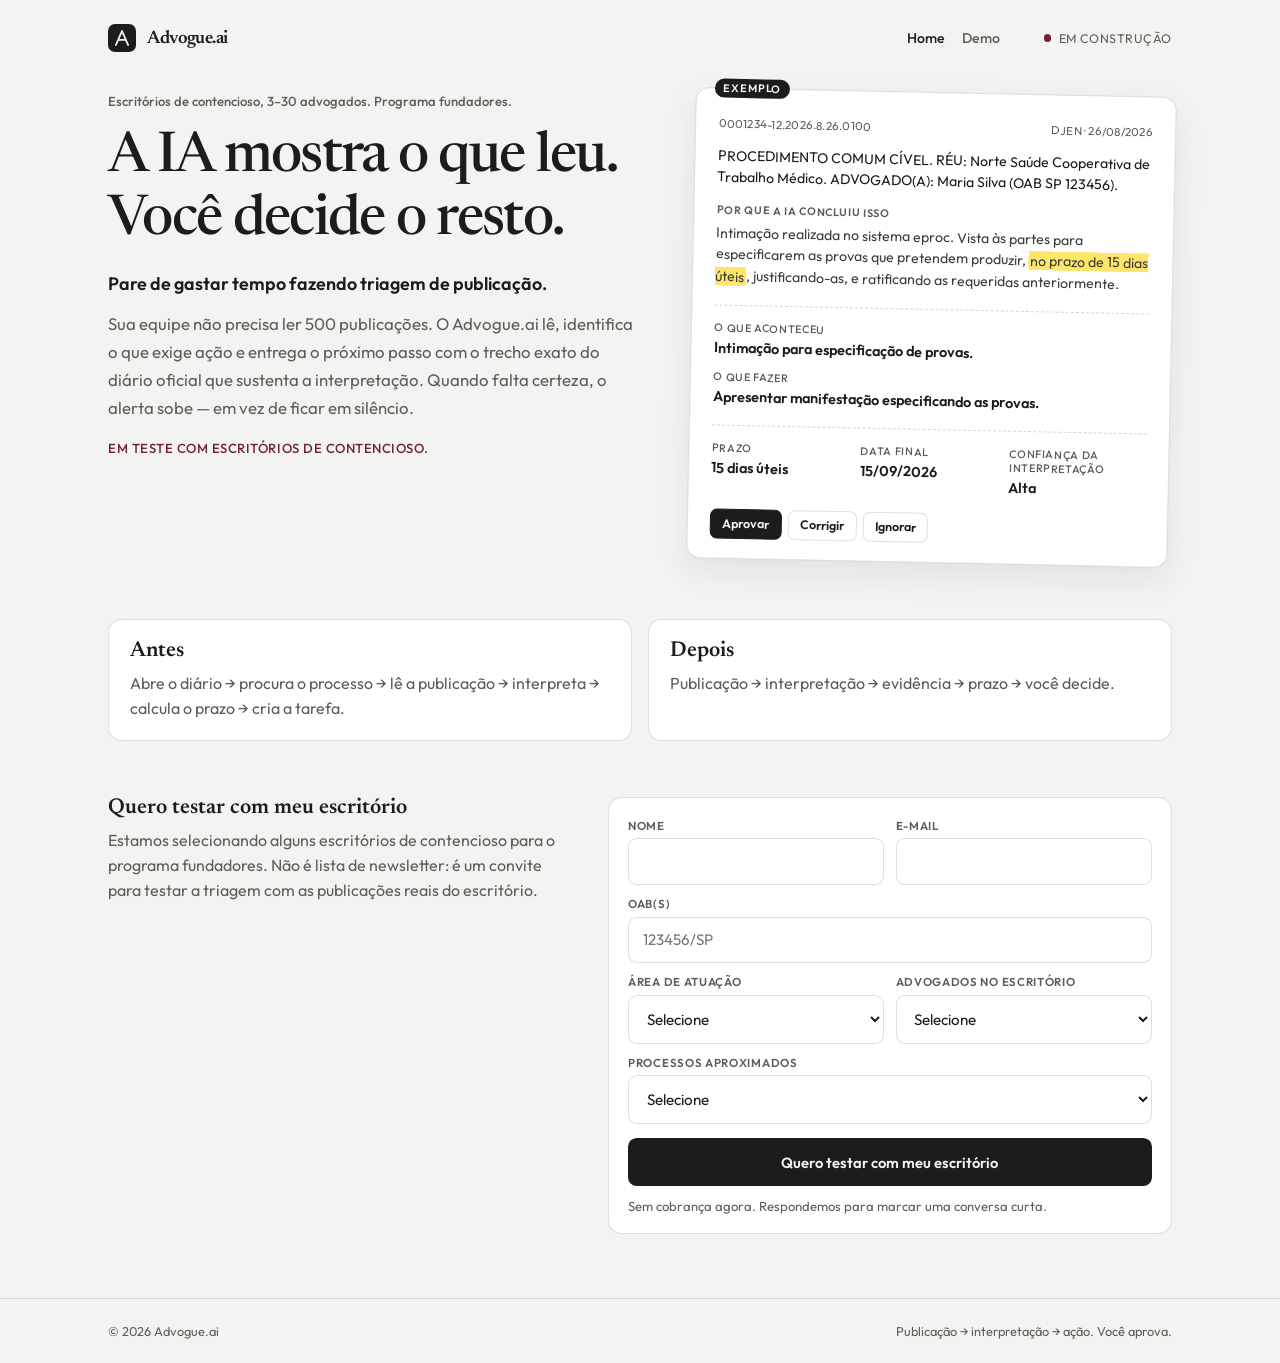
==== commit 29b03658: "Show Home and Demo in the nav instead of Demo and Piloto. Co-authored-by: Cursor <cursoragent@cursor" ====
--- a/index.html
+++ b/index.html
@@ -43,8 +43,8 @@
         <span>Advogue.ai</span>
       </a>
       <nav class="nav">
+        <a href="/" aria-current="page">Home</a>
         <a href="/demo/">Demo</a>
-        <a href="/#piloto">Piloto</a>
       </nav>
       <p class="status">
         <span class="dot"></span>
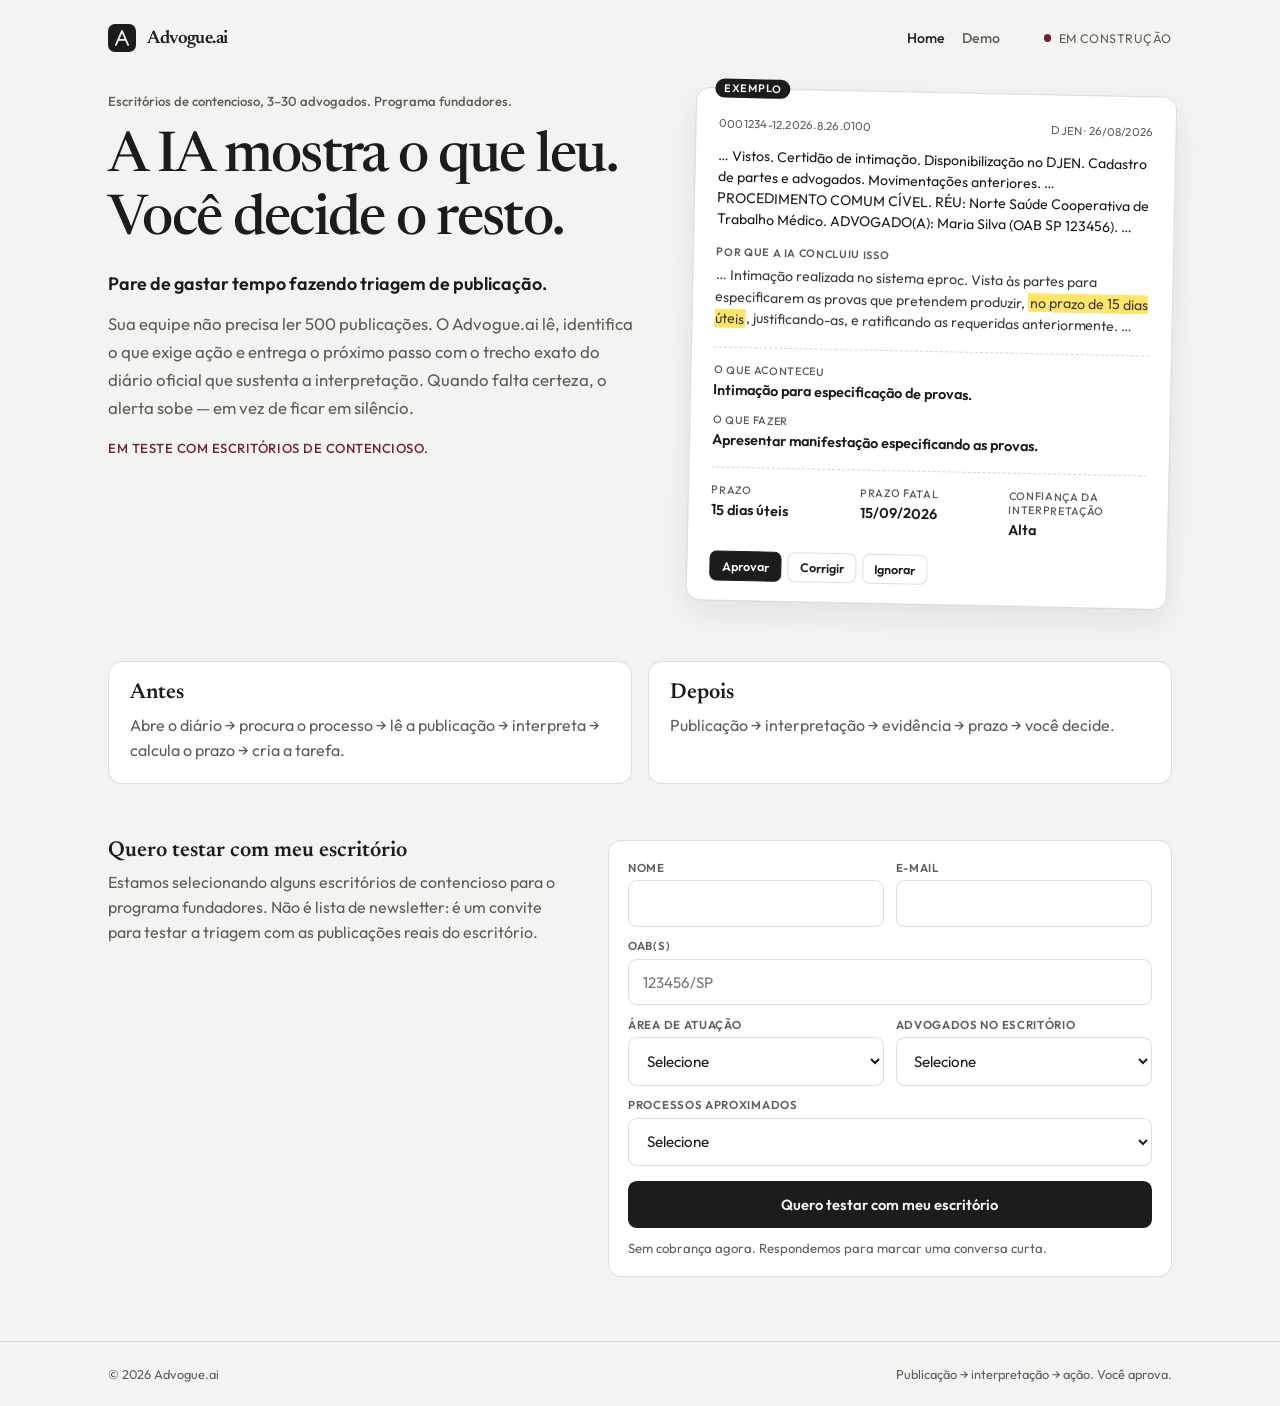
==== commit 9bac269a: "Rename the deadline to prazo fatal and show the publication as a long excerpt. Co-authored-by: Curso" ====
--- a/index.html
+++ b/index.html
@@ -76,15 +76,17 @@
             <span>DJEN · 26/08/2026</span>
           </div>
           <p class="quadro-capa">
+            … Vistos. Certidão de intimação. Disponibilização no DJEN. Cadastro
+            de partes e advogados. Movimentações anteriores. …
             PROCEDIMENTO COMUM CÍVEL. RÉU: Norte Saúde Cooperativa de Trabalho
-            Médico. ADVOGADO(A): Maria Silva (OAB SP 123456).
+            Médico. ADVOGADO(A): Maria Silva (OAB SP 123456). …
           </p>
           <p class="quadro-why">Por que a IA concluiu isso</p>
           <p class="quadro-trecho">
-            Intimação realizada no sistema eproc. Vista às partes para
+            … Intimação realizada no sistema eproc. Vista às partes para
             especificarem as provas que pretendem produzir,
             <mark>no prazo de 15 dias úteis</mark>, justificando-as, e
-            ratificando as requeridas anteriormente.
+            ratificando as requeridas anteriormente. …
           </p>
           <dl class="quadro-facts">
             <div>
@@ -102,7 +104,7 @@
               <dd>15 dias úteis</dd>
             </div>
             <div>
-              <dt>Data final</dt>
+              <dt>Prazo fatal</dt>
               <dd>15/09/2026</dd>
             </div>
             <div>
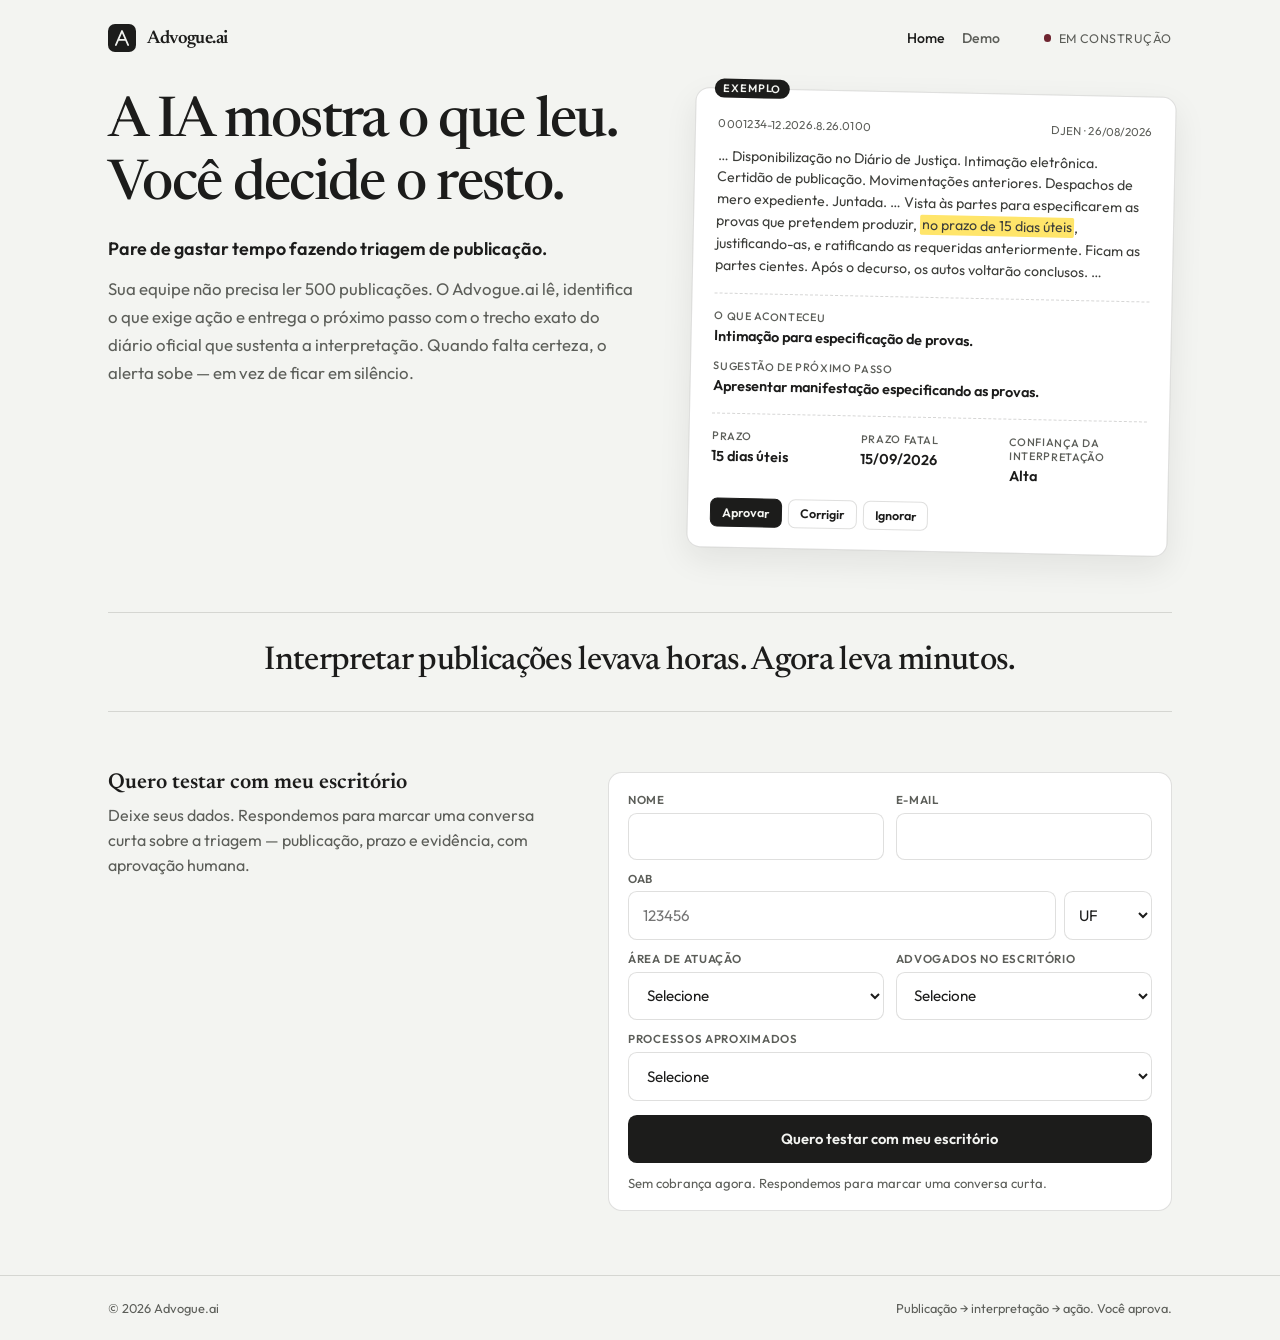
==== commit 7b2a2d6e: "Publish the qualified waitlist, demo inbox, and triage-only copy. Keep the public pages aligned with" ====
--- a/index.html
+++ b/index.html
@@ -55,9 +55,6 @@
     <main>
       <section class="hero">
         <div class="copy">
-          <p class="eyebrow">
-            Escritórios de contencioso, 3–30 advogados. Programa fundadores.
-          </p>
           <h1>A IA mostra o que leu. Você decide o resto.</h1>
           <p class="kicker">Pare de gastar tempo fazendo triagem de publicação.</p>
           <p class="lede">
@@ -66,7 +63,6 @@
             oficial que sustenta a interpretação. Quando falta certeza, o alerta
             sobe — em vez de ficar em silêncio.
           </p>
-          <p class="proof">Em teste com escritórios de contencioso.</p>
         </div>
 
         <aside class="quadro" aria-label="Exemplo ilustrativo de triagem">
@@ -75,18 +71,13 @@
             <span>0001234-12.2026.8.26.0100</span>
             <span>DJEN · 26/08/2026</span>
           </div>
-          <p class="quadro-capa">
-            … Vistos. Certidão de intimação. Disponibilização no DJEN. Cadastro
-            de partes e advogados. Movimentações anteriores. …
-            PROCEDIMENTO COMUM CÍVEL. RÉU: Norte Saúde Cooperativa de Trabalho
-            Médico. ADVOGADO(A): Maria Silva (OAB SP 123456). …
-          </p>
-          <p class="quadro-why">Por que a IA concluiu isso</p>
           <p class="quadro-trecho">
-            … Intimação realizada no sistema eproc. Vista às partes para
-            especificarem as provas que pretendem produzir,
-            <mark>no prazo de 15 dias úteis</mark>, justificando-as, e
-            ratificando as requeridas anteriormente. …
+            … Disponibilização no Diário de Justiça. Intimação eletrônica.
+            Certidão de publicação. Movimentações anteriores. Despachos de mero
+            expediente. Juntada. … Vista às partes para especificarem as provas
+            que pretendem produzir, <mark>no prazo de 15 dias úteis</mark>,
+            justificando-as, e ratificando as requeridas anteriormente. Ficam
+            as partes cientes. Após o decurso, os autos voltarão conclusos. …
           </p>
           <dl class="quadro-facts">
             <div>
@@ -94,7 +85,7 @@
               <dd>Intimação para especificação de provas.</dd>
             </div>
             <div>
-              <dt>O que fazer</dt>
+              <dt>Sugestão de próximo passo</dt>
               <dd>Apresentar manifestação especificando as provas.</dd>
             </div>
           </dl>
@@ -120,27 +111,16 @@
         </aside>
       </section>
 
-      <section class="split" aria-label="Como o trabalho muda">
-        <article>
-          <h2>Antes</h2>
-          <p>
-            Abre o diário → procura o processo → lê a publicação → interpreta →
-            calcula o prazo → cria a tarefa.
-          </p>
-        </article>
-        <article>
-          <h2>Depois</h2>
-          <p>Publicação → interpretação → evidência → prazo → você decide.</p>
-        </article>
-      </section>
+      <p class="band">
+        Interpretar publicações levava horas. Agora leva minutos.
+      </p>
 
       <section class="piloto" id="piloto">
         <div class="piloto-copy">
           <h2>Quero testar com meu escritório</h2>
           <p>
-            Estamos selecionando alguns escritórios de contencioso para o
-            programa fundadores. Não é lista de newsletter: é um convite para
-            testar a triagem com as publicações reais do escritório.
+            Deixe seus dados. Respondemos para marcar uma conversa curta sobre
+            a triagem — publicação, prazo e evidência, com aprovação humana.
           </p>
         </div>
 
@@ -161,15 +141,49 @@
                 required
               />
             </label>
-            <label class="full">
-              OAB(s)
-              <input
-                id="oabs"
-                name="oabs"
-                type="text"
-                placeholder="123456/SP"
-                autocomplete="off"
-              />
+            <label class="oab-field full">
+              OAB
+              <div class="oab-row">
+                <input
+                  id="oab"
+                  name="oab"
+                  type="text"
+                  inputmode="numeric"
+                  autocomplete="off"
+                  placeholder="123456"
+                  required
+                />
+                <select id="oab_uf" name="oab_uf" required>
+                  <option value="" selected disabled>UF</option>
+                  <option value="AC">AC</option>
+                  <option value="AL">AL</option>
+                  <option value="AP">AP</option>
+                  <option value="AM">AM</option>
+                  <option value="BA">BA</option>
+                  <option value="CE">CE</option>
+                  <option value="DF">DF</option>
+                  <option value="ES">ES</option>
+                  <option value="GO">GO</option>
+                  <option value="MA">MA</option>
+                  <option value="MT">MT</option>
+                  <option value="MS">MS</option>
+                  <option value="MG">MG</option>
+                  <option value="PA">PA</option>
+                  <option value="PB">PB</option>
+                  <option value="PR">PR</option>
+                  <option value="PE">PE</option>
+                  <option value="PI">PI</option>
+                  <option value="RJ">RJ</option>
+                  <option value="RN">RN</option>
+                  <option value="RS">RS</option>
+                  <option value="RO">RO</option>
+                  <option value="RR">RR</option>
+                  <option value="SC">SC</option>
+                  <option value="SP">SP</option>
+                  <option value="SE">SE</option>
+                  <option value="TO">TO</option>
+                </select>
+              </div>
             </label>
             <label>
               Área de atuação
--- a/styles.css
+++ b/styles.css
@@ -137,17 +137,252 @@
 
 .demo-cta {
   display: inline-flex;
-  margin-top: 0.4rem;
-  padding: 0.85rem 1.15rem;
+  margin-top: 0;
+  padding: 0.65rem 0.95rem;
   border-radius: 0.55rem;
   background: var(--ink);
   color: var(--bg);
   text-decoration: none;
-  font-weight: 600;
+  font-size: 0.88rem;
+  font-weight: 600;
+  white-space: nowrap;
 }
 
 .demo-cta:hover {
   background: var(--accent);
+}
+
+.demo-head {
+  margin: 0;
+  font-family: Newsreader, Georgia, serif;
+  font-size: clamp(1.2rem, 2.2vw, 1.55rem);
+  font-weight: 500;
+  letter-spacing: -0.02em;
+  line-height: 1.25;
+}
+
+.demo-bar {
+  display: flex;
+  align-items: center;
+  justify-content: space-between;
+  gap: 1rem 1.5rem;
+}
+
+.demo-main {
+  flex: 1 0 auto;
+  justify-content: center;
+  max-width: 1120px;
+  gap: 0.85rem;
+  padding-top: 0.5rem;
+  padding-bottom: 1rem;
+}
+
+.dash-pack {
+  display: grid;
+  grid-template-columns: 1fr 1fr;
+  gap: 0.7rem;
+}
+
+.dash-sub {
+  margin-top: 0.7rem !important;
+}
+
+.dash-list {
+  margin: 0;
+  padding-left: 1.1rem;
+  font-size: 0.84rem;
+  line-height: 1.45;
+  color: #3d3e3a;
+}
+
+.dash-list li + li {
+  margin-top: 0.25rem;
+}
+
+.page-demo .top,
+.page-demo .footer-inner {
+  padding-top: 1rem;
+  padding-bottom: 1rem;
+}
+
+.dash-foot {
+  display: flex;
+  flex-wrap: wrap;
+  align-items: center;
+  justify-content: space-between;
+  gap: 0.75rem 1.25rem;
+}
+
+.dash-caption {
+  margin: 0;
+  font-size: 0.78rem;
+  line-height: 1.4;
+  color: var(--muted);
+}
+
+.dash {
+  display: grid;
+  grid-template-columns: 12rem minmax(0, 1fr);
+  overflow: hidden;
+  border: 1px solid var(--line);
+  border-radius: 0.85rem;
+  background: var(--paper);
+  box-shadow: 0 12px 32px rgba(28, 28, 27, 0.08);
+}
+
+.dash-side {
+  padding: 0.9rem 0.7rem;
+  border-right: 1px solid var(--line);
+  background: #eceee8;
+}
+
+.dash-brand {
+  margin: 0 0.55rem;
+  font-family: Newsreader, Georgia, serif;
+  font-size: 1.05rem;
+  font-weight: 600;
+}
+
+.dash-kicker {
+  margin: 0.1rem 0.55rem 0.7rem;
+  font-size: 0.7rem;
+  color: var(--muted);
+}
+
+.dash-label {
+  margin: 0.55rem 0.55rem 0.2rem;
+  font-size: 0.64rem;
+  font-weight: 600;
+  letter-spacing: 0.08em;
+  text-transform: uppercase;
+  color: #8a8c86;
+}
+
+.dash-nav {
+  display: flex;
+  justify-content: space-between;
+  margin: 0;
+  padding: 0.35rem 0.55rem;
+  border-radius: 0.45rem;
+  font-size: 0.84rem;
+  color: var(--muted);
+}
+
+.dash-nav.is-active {
+  background: #fff;
+  color: var(--ink);
+  box-shadow: 0 1px 2px rgba(28, 28, 27, 0.06);
+}
+
+.dash-main {
+  display: flex;
+  flex-direction: column;
+  gap: 0.7rem;
+  padding: 0.9rem 1.05rem 1rem;
+}
+
+.dash-crumb {
+  margin: 0;
+  font-size: 0.78rem;
+  color: var(--muted);
+}
+
+.dash-title {
+  display: flex;
+  align-items: flex-start;
+  justify-content: space-between;
+  gap: 1rem;
+}
+
+.dash-title h2 {
+  margin: 0;
+  font-family: Newsreader, Georgia, serif;
+  font-size: 1.25rem;
+  font-weight: 600;
+}
+
+.dash-title p {
+  margin: 0.15rem 0 0;
+  font-size: 0.78rem;
+  color: var(--muted);
+}
+
+.dash-badge {
+  padding: 0.2rem 0.55rem;
+  border-radius: 999px;
+  background: var(--accent);
+  color: #fff;
+  font-size: 0.68rem;
+  font-weight: 600;
+  letter-spacing: 0.06em;
+  text-transform: uppercase;
+}
+
+.dash-meta {
+  display: grid;
+  grid-template-columns: repeat(3, minmax(0, 1fr));
+  gap: 0.55rem 0.85rem;
+  padding: 0.75rem 0.85rem;
+  border: 1px solid var(--line);
+  border-radius: 0.7rem;
+}
+
+.dash-meta dt {
+  margin: 0 0 0.15rem;
+  font-size: 0.64rem;
+  letter-spacing: 0.05em;
+  text-transform: uppercase;
+  color: var(--muted);
+}
+
+.dash-meta dd {
+  margin: 0;
+  font-size: 0.86rem;
+  font-weight: 600;
+}
+
+.dash-card {
+  padding: 0.7rem 0.85rem;
+  border: 1px solid var(--line);
+  border-radius: 0.7rem;
+}
+
+.dash-card h3 {
+  margin: 0 0 0.35rem;
+  font-family: Newsreader, Georgia, serif;
+  font-size: 0.95rem;
+}
+
+.dash-card p {
+  margin: 0;
+  font-size: 0.84rem;
+  line-height: 1.45;
+  color: #3d3e3a;
+}
+
+.dash-card mark {
+  background: var(--highlight);
+  color: inherit;
+  padding: 0.05em 0.12em;
+}
+
+@media (max-width: 900px) {
+  .dash {
+    grid-template-columns: 1fr;
+  }
+
+  .dash-side {
+    border-right: 0;
+    border-bottom: 1px solid var(--line);
+  }
+
+  .dash-meta {
+    grid-template-columns: 1fr 1fr;
+  }
+
+  .dash-pack {
+    grid-template-columns: 1fr;
+  }
 }
 
 .mark {
@@ -282,6 +517,19 @@
   color: var(--muted);
 }
 
+.band {
+  margin: 0.25rem 0;
+  padding: 1.75rem 0.5rem;
+  border-top: 1px solid var(--line);
+  border-bottom: 1px solid var(--line);
+  font-family: Newsreader, Georgia, serif;
+  font-size: clamp(1.45rem, 3.2vw, 2.05rem);
+  font-weight: 500;
+  letter-spacing: -0.02em;
+  line-height: 1.3;
+  text-align: center;
+}
+
 .piloto {
   display: grid;
   grid-template-columns: minmax(0, 0.9fr) minmax(0, 1.1fr);
@@ -304,6 +552,17 @@
 
 .fields .full {
   grid-column: 1 / -1;
+}
+
+.oab-row {
+  display: grid;
+  grid-template-columns: 1fr 5.5rem;
+  gap: 0.5rem;
+}
+
+.oab-row select {
+  padding-left: 0.65rem;
+  padding-right: 0.45rem;
 }
 
 label {
